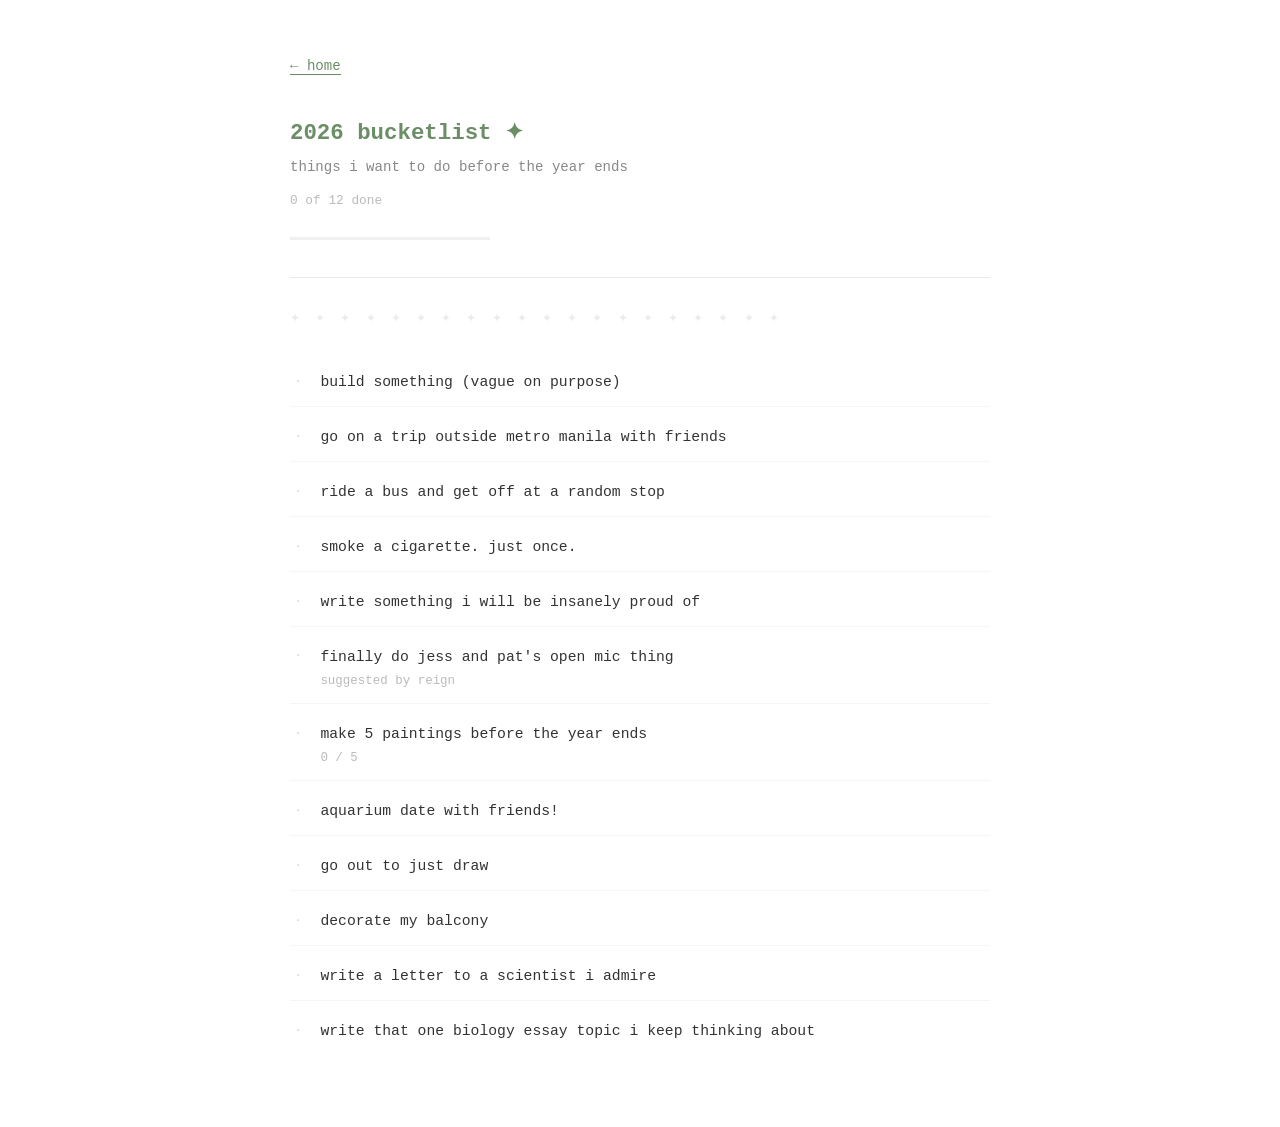
==== bucketlist.html @ 67c7032d "Add files via upload" ====
<!DOCTYPE html>
<html lang="en">
<head>
    <meta charset="UTF-8">
    <meta name="viewport" content="width=device-width, initial-scale=1.0">
    <title>2026 bucketlist — lei jo</title>
    <link rel="stylesheet" href="style.css">
    <style>
        .subtitle { color: #888; font-size: 0.88rem; }

        .progress-line {
            font-size: 0.8rem;
            color: #bbb;
            margin-top: 0.5rem;
        }

        .progress-bar-wrap {
            width: 200px;
            height: 3px;
            background: #f0f0f0;
            margin-top: 0.5rem;
            display: inline-block;
            vertical-align: middle;
        }

        .progress-bar-fill {
            height: 100%;
            background: #6B8E66;
            transition: width 0.4s;
        }

        .list {
            list-style: none;
            margin-top: 2rem;
        }

        .list li {
            display: flex;
            align-items: flex-start;
            gap: 0.9rem;
            padding: 0.7rem 0;
            border-bottom: 1px solid #f5f5f5;
            font-size: 0.92rem;
            color: #333;
        }

        .list li:before { content: none; }

        .list li:last-child { border-bottom: none; }

        .bullet {
            flex-shrink: 0;
            width: 1rem;
            margin-top: 0.1rem;
            font-size: 0.7rem;
            color: #ccc;
            text-align: center;
            line-height: 1.6;
        }

        .bullet.done {
            color: #6B8E66;
            font-size: 0.85rem;
        }

        .item-text { flex: 1; line-height: 1.6; }

        li.done-item .item-text {
            color: #bbb;
            text-decoration: line-through;
            text-decoration-color: #ccc;
        }

        .item-note {
            font-size: 0.78rem;
            color: #bbb;
            margin-top: 0.15rem;
        }

        .deco {
            color: #6B8E66;
            opacity: 0.15;
            font-size: 0.75rem;
            letter-spacing: 4px;
            margin: 2rem 0 0.5rem 0;
            user-select: none;
        }
    </style>
</head>
<body>
    <div class="back"><a href="index.html">← home</a></div>

    <div class="page-title">
        <h1>2026 bucketlist ✦</h1>
        <p class="subtitle">things i want to do before the year ends</p>
        <p class="progress-line" id="progressText"></p>
        <div class="progress-bar-wrap"><div class="progress-bar-fill" id="progressBar"></div></div>
    </div>

    <hr class="divider">

    <div class="deco">✦ ✦ ✦ ✦ ✦ ✦ ✦ ✦ ✦ ✦ ✦ ✦ ✦ ✦ ✦ ✦ ✦ ✦ ✦ ✦</div>

    <ul class="list" id="bucketList"></ul>

    <script>
        const items = [
            {
                text: "build something (vague on purpose)",
                done: false
            },
            {
                text: "go on a trip outside metro manila with friends",
                done: false
            },
            {
                text: "ride a bus and get off at a random stop",
                done: false
            },
            {
                text: "smoke a cigarette. just once.",
                done: false
            },
            {
                text: "write something i will be insanely proud of",
                done: false
            },
            {
                text: "finally do jess and pat's open mic thing",
                note: "suggested by reign",
                done: false
            },
            {
                text: "make 5 paintings before the year ends",
                note: "0 / 5",
                done: false
            },
            {
                text: "aquarium date with friends!",
                done: false
            },
            {
                text: "go out to just draw",
                done: false
            },
            {
                text: "decorate my balcony",
                done: false
            },
            {
                text: "write a letter to a scientist i admire",
                done: false
            },
            {
                text: "write that one biology essay topic i keep thinking about",
                done: false
            },
        ];

        const list = document.getElementById('bucketList');
        const done = items.filter(i => i.done).length;
        const total = items.length;

        document.getElementById('progressText').textContent = `${done} of ${total} done`;
        document.getElementById('progressBar').style.width = `${(done / total) * 100}%`;

        items.forEach(item => {
            const li = document.createElement('li');
            if (item.done) li.classList.add('done-item');

            li.innerHTML = `
                <span class="bullet ${item.done ? 'done' : ''}">
                    ${item.done ? '✦' : '·'}
                </span>
                <div class="item-text">
                    ${item.text}
                    ${item.note ? `<div class="item-note">${item.note}</div>` : ''}
                </div>
            `;
            list.appendChild(li);
        });
    </script>
</body>
</html>
---- style.css ----
* {
    margin: 0;
    padding: 0;
    box-sizing: border-box;
}

body {
    background-color: #ffffff;
    color: #1a1a1a;
    font-family: 'Courier New', monospace;
    line-height: 1.5;
    padding: 3.5rem 5rem;
    max-width: 860px;
    margin: 0 auto;
    font-size: 0.92rem;
}

a {
    color: #6B8E66;
    text-decoration: none;
    border-bottom: 1px solid #6B8E66;
    transition: opacity 0.2s;
}

a:hover {
    opacity: 0.6;
}

h1 {
    color: #6B8E66;
    font-size: 1.4rem;
    font-weight: bold;
    margin-bottom: 0.4rem;
}

h2 {
    color: #6B8E66;
    font-size: 0.92rem;
    font-weight: bold;
    margin-top: 2rem;
    margin-bottom: 0.8rem;
}

p {
    margin-bottom: 0.8rem;
    color: #444;
    font-size: 0.88rem;
}

ul {
    list-style: none;
    margin-bottom: 1rem;
}

li {
    margin-bottom: 0.5rem;
    font-size: 0.92rem;
}

li:before {
    content: "• ";
    color: #6B8E66;
    margin-right: 0.4rem;
}

.back {
    margin-bottom: 2.5rem;
    font-size: 0.88rem;
}

.page-title {
    margin-bottom: 2rem;
}

.divider {
    border: none;
    border-top: 1px solid #e8e8e8;
    margin: 2rem 0;
}
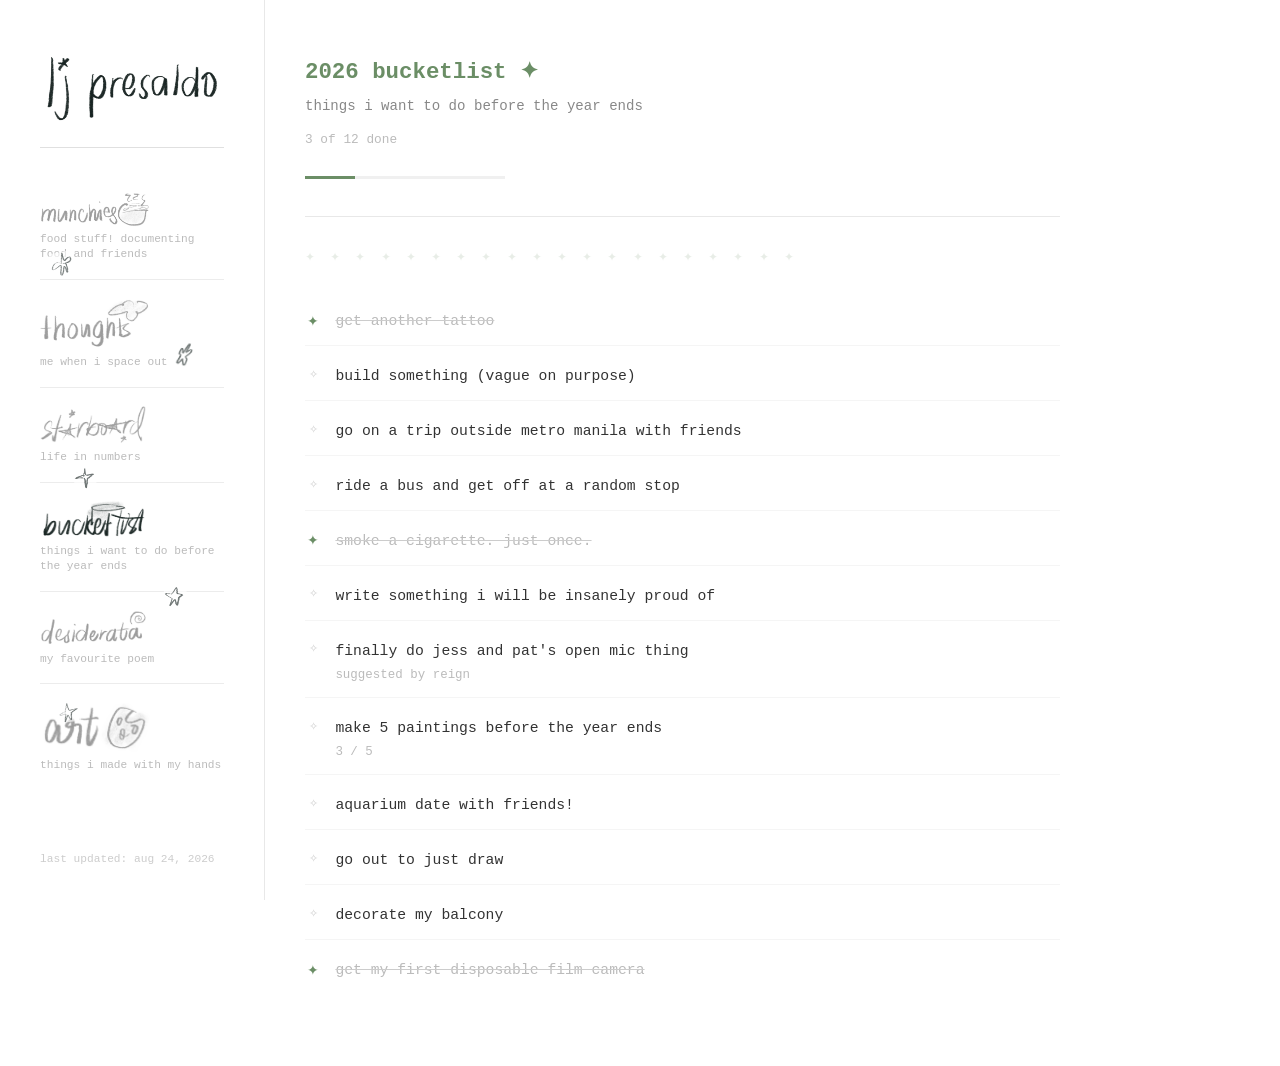
==== commit d2ff19b4: "redesign: handwritten journal aesthetic, new pages, content updates - new left sidebar (sidebar.js) " ====
--- a/bucketlist.html
+++ b/bucketlist.html
@@ -3,7 +3,7 @@
 <head>
     <meta charset="UTF-8">
     <meta name="viewport" content="width=device-width, initial-scale=1.0">
-    <title>2026 bucketlist — lei jo</title>
+    <title>2026 bucketlist | lei jo</title>
     <link rel="stylesheet" href="style.css">
     <style>
         .subtitle { color: #888; font-size: 0.88rem; }
@@ -88,7 +88,6 @@
     </style>
 </head>
 <body>
-    <div class="back"><a href="index.html">← home</a></div>
 
     <div class="page-title">
         <h1>2026 bucketlist ✦</h1>
@@ -103,8 +102,13 @@
 
     <ul class="list" id="bucketList"></ul>
 
+    <script src="sidebar.js"></script>
     <script>
         const items = [
+            {
+                text: "get another tattoo",
+                done: true
+            },
             {
                 text: "build something (vague on purpose)",
                 done: false
@@ -119,7 +123,7 @@
             },
             {
                 text: "smoke a cigarette. just once.",
-                done: false
+                done: true
             },
             {
                 text: "write something i will be insanely proud of",
@@ -132,7 +136,7 @@
             },
             {
                 text: "make 5 paintings before the year ends",
-                note: "0 / 5",
+                note: "3 / 5",
                 done: false
             },
             {
@@ -148,12 +152,8 @@
                 done: false
             },
             {
-                text: "write a letter to a scientist i admire",
-                done: false
-            },
-            {
-                text: "write that one biology essay topic i keep thinking about",
-                done: false
+                text: "get my first disposable film camera",
+                done: true
             },
         ];
 
@@ -170,7 +170,7 @@
 
             li.innerHTML = `
                 <span class="bullet ${item.done ? 'done' : ''}">
-                    ${item.done ? '✦' : '·'}
+                    ${item.done ? '✦' : '✧'}
                 </span>
                 <div class="item-text">
                     ${item.text}
--- a/style.css
+++ b/style.css
@@ -9,10 +9,133 @@
     color: #1a1a1a;
     font-family: 'Courier New', monospace;
     line-height: 1.5;
-    padding: 3.5rem 5rem;
-    max-width: 860px;
-    margin: 0 auto;
     font-size: 0.92rem;
+    display: flex;
+    min-height: 100vh;
+    max-width: 1060px;
+    margin: 0 0 0 2.5rem;
+}
+
+/* ── sidebar ── */
+.site-sidebar {
+    width: 225px;
+    flex-shrink: 0;
+    padding: 3rem 2.5rem 2rem 0;
+    border-right: 1px solid #e8e8e8;
+    position: sticky;
+    top: 0;
+    height: 100vh;
+    overflow-y: auto;
+    box-sizing: border-box;
+    position: relative;
+}
+
+.sidebar-logo-link {
+    display: block;
+    border: none;
+    margin-bottom: 1.2rem;
+}
+
+.sidebar-rule {
+    border: none;
+    border-top: 1px solid #e0e0e0;
+    margin: 0 0 1.8rem 0;
+}
+
+.sidebar-updated {
+    position: absolute;
+    bottom: 2rem;
+    left: 0;
+    right: 0;
+    padding: 0 2.5rem 0 0;
+    font-size: 0.7rem;
+    color: #ccc;
+    margin: 0;
+    font-family: 'Courier New', monospace;
+}
+
+.sidebar-logo {
+    width: 100%;
+    height: auto;
+    display: block;
+}
+
+.sidebar-logo-text {
+    font-size: 1rem;
+    color: #1a1a1a;
+    font-family: 'Courier New', monospace;
+    font-weight: bold;
+}
+
+.site-sidebar-nav {
+    display: flex;
+    flex-direction: column;
+}
+
+.snav-item {
+    padding: 1rem 0;
+}
+
+.snav-item-divider {
+    border-bottom: 1px solid #ececec;
+}
+
+.snav-desc {
+    font-size: 0.7rem;
+    color: #bbb;
+    margin: 0.3rem 0 0 0;
+    font-family: 'Courier New', monospace;
+    line-height: 1.4;
+}
+
+.snav-link {
+    display: block;
+    border: none;
+    text-decoration: none;
+    line-height: 1;
+}
+
+.snav-img {
+    width: 60%;
+    height: auto;
+    display: block;
+    opacity: 0.45;
+    transition: opacity 0.15s;
+    filter: grayscale(100%);
+}
+
+.sidebar-star {
+    position: absolute;
+    width: 22px;
+    height: auto;
+    opacity: 0.65;
+    pointer-events: none;
+    user-select: none;
+}
+
+.snav-link:hover .snav-img,
+.snav-link.active .snav-img {
+    opacity: 1;
+    filter: none;
+}
+
+.snav-fallback {
+    font-size: 0.82rem;
+    color: #aaa;
+    transition: color 0.15s;
+}
+
+.snav-link:hover .snav-fallback,
+.snav-link.active .snav-fallback {
+    color: #6B8E66;
+}
+
+/* ── main content area ── */
+.main-content {
+    flex: 1;
+    padding: 3.5rem 2.5rem 3.5rem 2.5rem;
+    min-width: 0;
+    box-sizing: border-box;
 }
 
 a {
